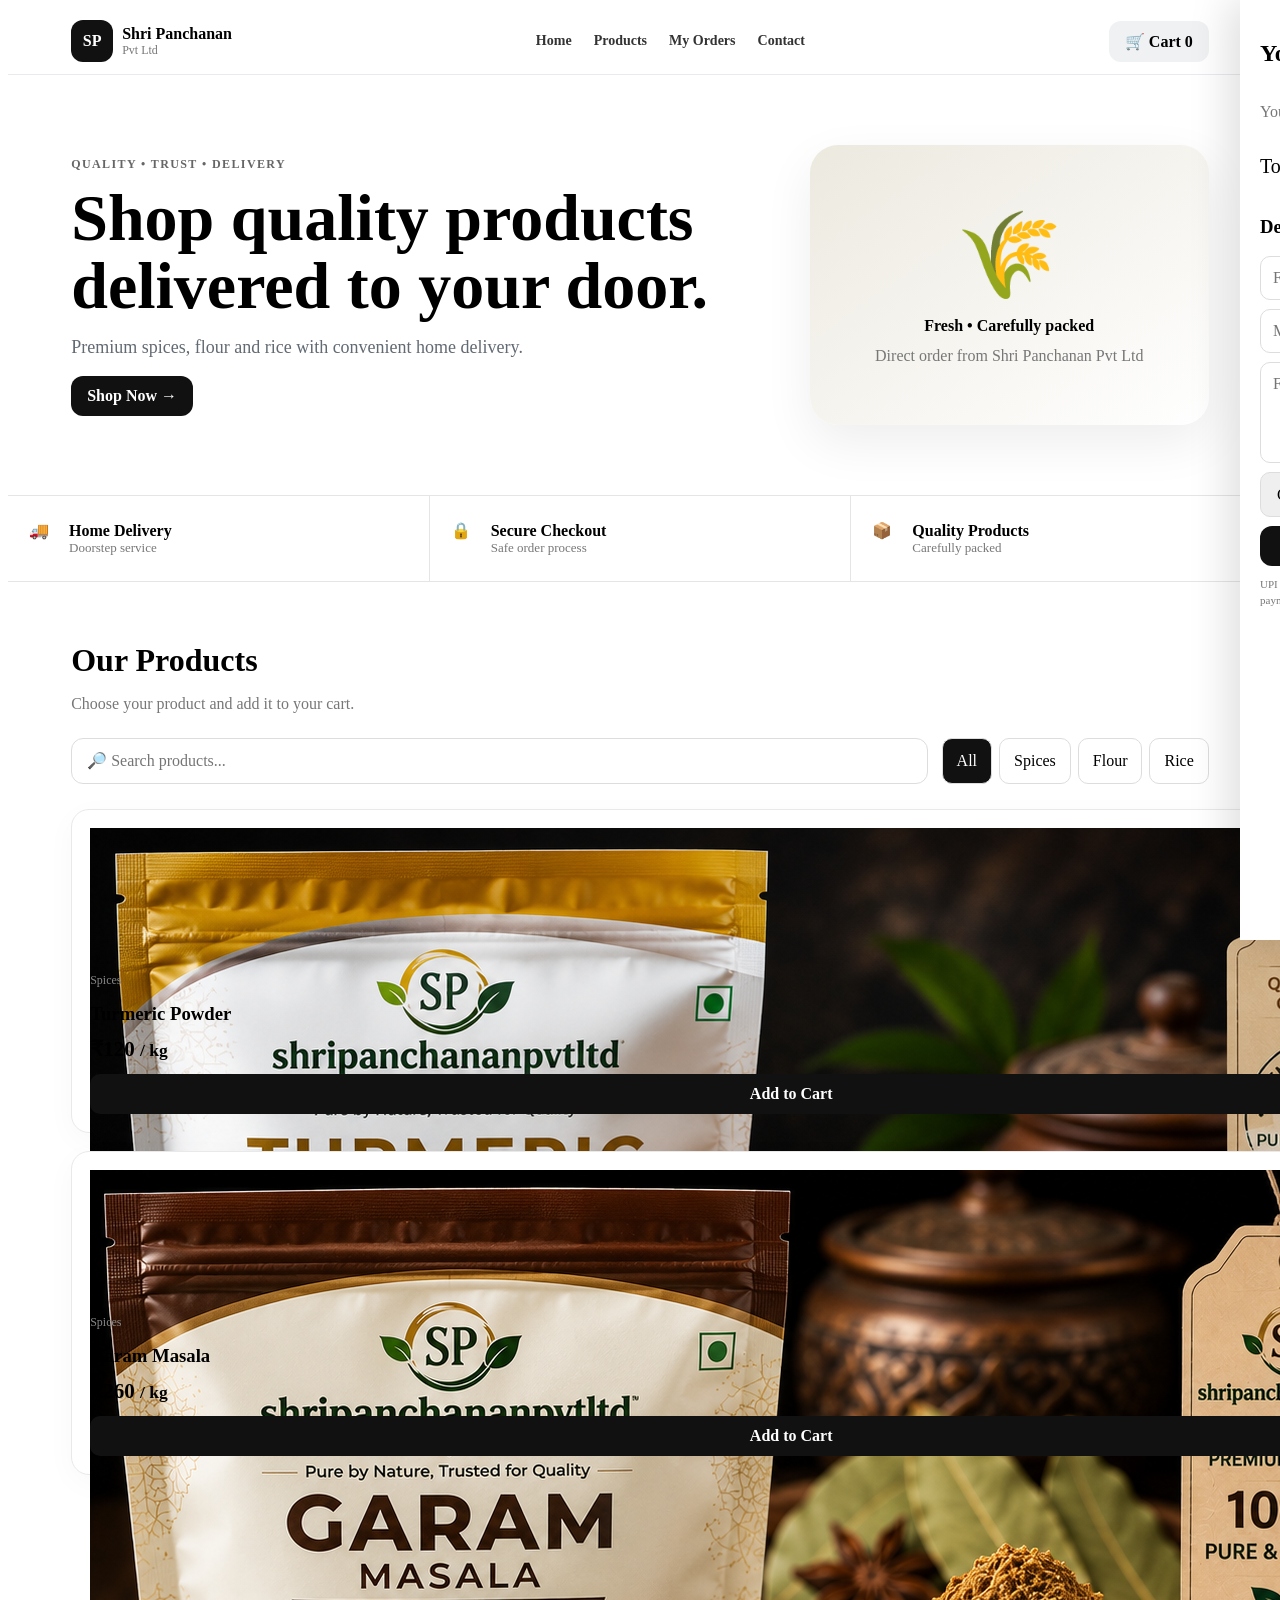
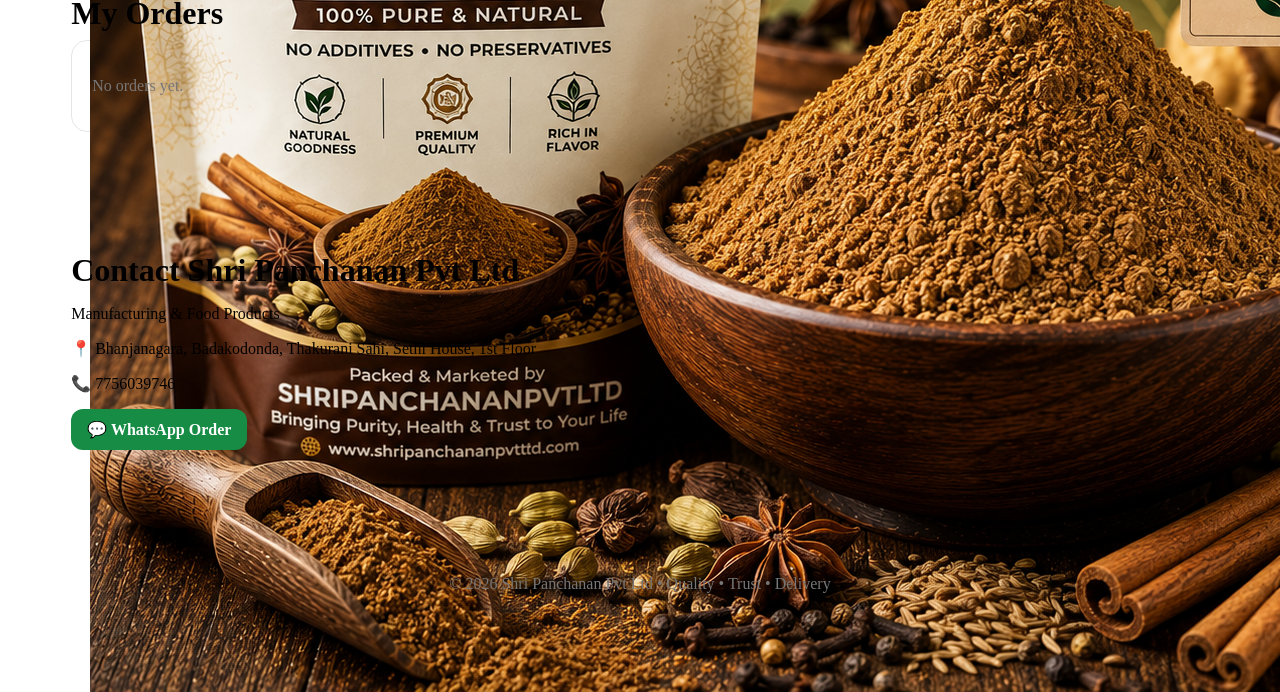
==== index.html @ b3346564 "Fix duplicate manifest link and update apple-touch-icon" ====
<!doctype html>
<html lang="en">
<head><link rel="stylesheet" href="style.css">
  <link rel="manifest" href="manifest.json">
<meta name="theme-color" content="#111111">
<link rel="apple-touch-icon" href="icon-192.png">
  <link rel="manifest" href="manifest.json">
<meta name="theme-color" content="#111111">
<link rel="apple-touch-icon" href="icons/icon-192.png">
<meta charset="utf-8">
<meta name="viewport" content="width=device-width,initial-scale=1">
<title>Shri Panchanan Pvt Ltd | V4</title>
<meta name="description" content="Shri Panchanan Pvt Ltd - Spices, flour and rice.">
<meta name="theme-color" content="#111111">
<link rel="manifest" href="manifest.json">
<link rel="apple-touch-icon" href="icons/icon-192.png">
<link rel="stylesheet" href="style.css">
</head>
<body>
<header class="top">
  <div class="brand"><span class="logo">SP</span><div><b>Shri Panchanan</b><small>Pvt Ltd</small></div></div>
  <nav><a href="#home">Home</a><a href="#products">Products</a><a href="#orders">My Orders</a><a href="#contact">Contact</a></nav>
  <button class="cartBtn" onclick="openCart()">🛒 Cart <span id="cartCount">0</span></button>
</header>

<main>
<section id="home" class="hero">
  <div><span class="pill">QUALITY • TRUST • DELIVERY</span><h1>Shop quality products<br>delivered to your door.</h1>
  <p>Premium spices, flour and rice with convenient home delivery.</p>
  <button class="primary" onclick="document.querySelector('#products').scrollIntoView({behavior:'smooth'})">Shop Now →</button>
  <button id="installBtn" class="primary" style="display:none;margin-top:10px">📲 Install App</button></div>
  <div class="heroCard"><div class="heroEmoji">🌾</div><b>Fresh • Carefully packed</b><span>Direct order from Shri Panchanan Pvt Ltd</span></div>
</section>

<section class="features"><div>🚚<b>Home Delivery</b><span>Doorstep service</span></div><div>🔒<b>Secure Checkout</b><span>Safe order process</span></div><div>📦<b>Quality Products</b><span>Carefully packed</span></div></section>

<section id="products" class="section">
<h2>Our Products</h2><p class="muted">Choose your product and add it to your cart.</p>
<div class="tools"><input id="search" placeholder="🔎 Search products..." oninput="renderProducts()"><div class="chips"><button class="active" onclick="setCat('All',this)">All</button><button onclick="setCat('Spices',this)">Spices</button><button onclick="setCat('Flour',this)">Flour</button><button onclick="setCat('Rice',this)">Rice</button></div></div>
<div id="productGrid" class="grid"></div>
</section>

<section id="orders" class="section">
<h2>My Orders</h2><div id="ordersBox" class="ordersBox">No orders yet.</div>
</section>

<section id="contact" class="section contact">
<h2>Contact Shri Panchanan Pvt Ltd</h2><p>Manufacturing & Food Products</p><p>📍 Bhanjanagara, Badakodonda, Thakurani Sahi, Sethi House, 1st Floor</p><p>📞 7756039746</p>
<a class="wa" href="https://wa.me/917756039746" target="_blank">💬 WhatsApp Order</a>
</section>
</main>

<div id="overlay" class="overlay" onclick="closeCart()"></div>
<aside id="cart" class="cart">
<div class="cartHead"><h2>Your Cart</h2><button onclick="closeCart()">×</button></div>
<div id="cartItems"></div>
<div class="total"><span>Total</span><b id="cartTotal">₹0</b></div>
<div class="checkout"><h3>Delivery details</h3><input id="name" placeholder="Full name"><input id="phone" placeholder="Mobile number" inputmode="numeric"><textarea id="address" placeholder="Full delivery address"></textarea>
<select id="payment"><option>Cash on Delivery</option><option>UPI (payment preference)</option></select>
<button class="primary full" onclick="placeOrder()">Place Order</button>
<p class="tiny">UPI is recorded as a preference. Connect a verified payment gateway before accepting live online payments.</p>
</div>
</aside>

<footer>© 2026 Shri Panchanan Pvt Ltd • Quality • Trust • Delivery</footer>

<script src="script.js"></script>
<script>
if ("serviceWorker" in navigator) {
  window.addEventListener("load", function() {
    navigator.serviceWorker.register("./service-worker.js");
  });
}
let deferredPrompt = null;
window.addEventListener("beforeinstallprompt", function(e) {
  e.preventDefault();
  deferredPrompt = e;
  const btn = document.getElementById("installBtn");
  if (btn) btn.style.display = "inline-block";
});
document.addEventListener("click", async function(e) {
  if (e.target && e.target.id === "installBtn" && deferredPrompt) {
    deferredPrompt.prompt();
    await deferredPrompt.userChoice;
    deferredPrompt = null;
    e.target.style.display = "none";
  }
});
</script><script src="script.js"></script>
  <script>
if ("serviceWorker" in navigator) {
  window.addEventListener("load", function () {
    navigator.serviceWorker.register("./sw.js")
      .then(function () {
        console.log("PWA service worker registered");
      })
      .catch(function (error) {
        console.log("PWA registration failed:", error);
      });
  });
}
  </script>
<script src="script.js"></script></body>
</html>
---- style.css ----
box-sizing:border-box}body{margin:0;font-family:Inter,Arial,sans-serif;background:#f7f8fa;color:#17202a}button,input,textarea,select{font:inherit}button{cursor:pointer;border:0}.top{position:sticky;top:0;z-index:10;background:#fff;border-bottom:1px solid #e8eaed;display:flex;align-items:center;justify-content:space-between;padding:12px 5%;gap:18px}.brand{display:flex;align-items:center;gap:9px}.logo{display:grid;place-items:center;width:42px;height:42px;border-radius:12px;background:#111;color:#fff;font-weight:800}.brand small,.brand b{display:block}.brand small{color:#777;font-size:12px}nav{display:flex;gap:22px}nav a{text-decoration:none;color:#333;font-weight:600;font-size:14px}.cartBtn,.primary,.wa{border-radius:12px;padding:11px 16px;font-weight:800}.cartBtn{background:#f0f1f3}.primary{background:#111;color:#fff}.hero{max-width:1150px;margin:auto;padding:70px 5%;display:grid;grid-template-columns:1.4fr .8fr;gap:40px;align-items:center}.pill{font-size:12px;font-weight:800;letter-spacing:1.4px;color:#666}.hero h1{font-size:clamp(38px,6vw,66px);line-height:1.03;margin:12px 0}.hero p{font-size:18px;color:#626a73;max-width:600px}.heroCard{min-height:280px;border-radius:28px;background:linear-gradient(145deg,#ece9df,#fff);display:flex;flex-direction:column;align-items:center;justify-content:center;gap:12px;box-shadow:0 18px 50px #00000012}.heroCard span{color:#777}.heroEmoji{font-size:85px}.features{display:grid;grid-template-columns:repeat(3,1fr);gap:1px;background:#e5e5e5;border-block:1px solid #e5e5e5}.features div{background:#fff;padding:25px 5%;display:grid;grid-template-columns:40px 1fr;align-items:center}.features span{grid-column:2;color:#777;font-size:13px}.section{max-width:1150px;margin:auto;padding:60px 5%}.section h2{font-size:32px;margin:0 0 8px}.muted{color:#777}.tools{display:flex;gap:14px;flex-wrap:wrap;margin:25px 0}.tools input{flex:1;min-width:220px;border:1px solid #ddd;border-radius:12px;padding:13px 15px;background:#fff}.chips{display:flex;gap:7px}.chips button{background:#fff;border:1px solid #ddd;border-radius:10px;padding:10px 14px}.chips button.active{background:#111;color:#fff}.grid{display:grid;grid-template-columns:repeat(3,1fr);gap:18px}.product{background:#fff;border:1px solid #e9e9e9;border-radius:18px;padding:18px;box-shadow:0 8px 30px #00000008}.product .pic{height:145px;border-radius:14px;background:#f2f0e9;display:grid;place-items:center;font-size:65px}.product h3{margin:15px 0 5px}.product .cat{font-size:12px;color:#888}.price{font-size:21px;font-weight:900;margin:12px 0}.add{width:100%;background:#111;color:#fff;padding:11px;border-radius:10px;font-weight:800}.ordersBox{background:#fff;border:1px solid #e5e5e5;border-radius:16px;padding:20px}.order{border-bottom:1px solid #eee;padding:14px 0}.order:last-child{border:0}.contact{background:#fff;border-radius:20px;margin-bottom:40px}.wa{display:inline-block;background:#168c45;color:#fff;text-decoration:none}footer{text-align:center;padding:25px;color:#777}.overlay{display:none;position:fixed;inset:0;background:#0008;z-index:19}.cart{position:fixed;right:-440px;top:0;width:min(440px,100%);height:100%;background:#fff;z-index:20;padding:20px;overflow:auto;transition:.25s;box-shadow:-10px 0 40px #0002}.cart.open{right:0}.overlay.open{display:block}.cartHead{display:flex;justify-content:space-between;align-items:center}.cartHead button{background:#eee;border-radius:50%;width:35px;height:35px;font-size:24px}.cartItem{display:grid;grid-template-columns:55px 1fr auto;gap:12px;align-items:center;border-bottom:1px solid #eee;padding:14px 0}.thumb{width:55px;height:55px;border-radius:10px;background:#f2f0e9;display:grid;place-items:center;font-size:25px}.qty{display:flex;gap:7px;align-items:center;margin-top:6px}.qty button{width:28px;height:28px;border-radius:7px;background:#eee}.total{display:flex;justify-content:space-between;font-size:20px;padding:18px 0}.checkout input,.checkout textarea,.checkout select{display:block;width:100%;padding:12px;margin:9px 0;border:1px solid #ddd;border-radius:10px}.checkout textarea{min-height:75px;resize:vertical}.full{width:100%}.tiny{font-size:11px;color:#777;line-height:1.4}@media(max-width:800px){nav{display:none}.hero{grid-template-columns:1fr;padding-top:45px}.grid{grid-template-columns:repeat(2,1fr)}.features{grid-template-columns:1fr}.features div{padding:18px 8%}}@media(max-width:520px){.grid{grid-template-columns:1fr}.top{padding:10px 3%}.hero{padding-inline:4%}.section{padding-inline:4%}}
---- style.css ----
box-sizing:border-box}body{margin:0;font-family:Inter,Arial,sans-serif;background:#f7f8fa;color:#17202a}button,input,textarea,select{font:inherit}button{cursor:pointer;border:0}.top{position:sticky;top:0;z-index:10;background:#fff;border-bottom:1px solid #e8eaed;display:flex;align-items:center;justify-content:space-between;padding:12px 5%;gap:18px}.brand{display:flex;align-items:center;gap:9px}.logo{display:grid;place-items:center;width:42px;height:42px;border-radius:12px;background:#111;color:#fff;font-weight:800}.brand small,.brand b{display:block}.brand small{color:#777;font-size:12px}nav{display:flex;gap:22px}nav a{text-decoration:none;color:#333;font-weight:600;font-size:14px}.cartBtn,.primary,.wa{border-radius:12px;padding:11px 16px;font-weight:800}.cartBtn{background:#f0f1f3}.primary{background:#111;color:#fff}.hero{max-width:1150px;margin:auto;padding:70px 5%;display:grid;grid-template-columns:1.4fr .8fr;gap:40px;align-items:center}.pill{font-size:12px;font-weight:800;letter-spacing:1.4px;color:#666}.hero h1{font-size:clamp(38px,6vw,66px);line-height:1.03;margin:12px 0}.hero p{font-size:18px;color:#626a73;max-width:600px}.heroCard{min-height:280px;border-radius:28px;background:linear-gradient(145deg,#ece9df,#fff);display:flex;flex-direction:column;align-items:center;justify-content:center;gap:12px;box-shadow:0 18px 50px #00000012}.heroCard span{color:#777}.heroEmoji{font-size:85px}.features{display:grid;grid-template-columns:repeat(3,1fr);gap:1px;background:#e5e5e5;border-block:1px solid #e5e5e5}.features div{background:#fff;padding:25px 5%;display:grid;grid-template-columns:40px 1fr;align-items:center}.features span{grid-column:2;color:#777;font-size:13px}.section{max-width:1150px;margin:auto;padding:60px 5%}.section h2{font-size:32px;margin:0 0 8px}.muted{color:#777}.tools{display:flex;gap:14px;flex-wrap:wrap;margin:25px 0}.tools input{flex:1;min-width:220px;border:1px solid #ddd;border-radius:12px;padding:13px 15px;background:#fff}.chips{display:flex;gap:7px}.chips button{background:#fff;border:1px solid #ddd;border-radius:10px;padding:10px 14px}.chips button.active{background:#111;color:#fff}.grid{display:grid;grid-template-columns:repeat(3,1fr);gap:18px}.product{background:#fff;border:1px solid #e9e9e9;border-radius:18px;padding:18px;box-shadow:0 8px 30px #00000008}.product .pic{height:145px;border-radius:14px;background:#f2f0e9;display:grid;place-items:center;font-size:65px}.product h3{margin:15px 0 5px}.product .cat{font-size:12px;color:#888}.price{font-size:21px;font-weight:900;margin:12px 0}.add{width:100%;background:#111;color:#fff;padding:11px;border-radius:10px;font-weight:800}.ordersBox{background:#fff;border:1px solid #e5e5e5;border-radius:16px;padding:20px}.order{border-bottom:1px solid #eee;padding:14px 0}.order:last-child{border:0}.contact{background:#fff;border-radius:20px;margin-bottom:40px}.wa{display:inline-block;background:#168c45;color:#fff;text-decoration:none}footer{text-align:center;padding:25px;color:#777}.overlay{display:none;position:fixed;inset:0;background:#0008;z-index:19}.cart{position:fixed;right:-440px;top:0;width:min(440px,100%);height:100%;background:#fff;z-index:20;padding:20px;overflow:auto;transition:.25s;box-shadow:-10px 0 40px #0002}.cart.open{right:0}.overlay.open{display:block}.cartHead{display:flex;justify-content:space-between;align-items:center}.cartHead button{background:#eee;border-radius:50%;width:35px;height:35px;font-size:24px}.cartItem{display:grid;grid-template-columns:55px 1fr auto;gap:12px;align-items:center;border-bottom:1px solid #eee;padding:14px 0}.thumb{width:55px;height:55px;border-radius:10px;background:#f2f0e9;display:grid;place-items:center;font-size:25px}.qty{display:flex;gap:7px;align-items:center;margin-top:6px}.qty button{width:28px;height:28px;border-radius:7px;background:#eee}.total{display:flex;justify-content:space-between;font-size:20px;padding:18px 0}.checkout input,.checkout textarea,.checkout select{display:block;width:100%;padding:12px;margin:9px 0;border:1px solid #ddd;border-radius:10px}.checkout textarea{min-height:75px;resize:vertical}.full{width:100%}.tiny{font-size:11px;color:#777;line-height:1.4}@media(max-width:800px){nav{display:none}.hero{grid-template-columns:1fr;padding-top:45px}.grid{grid-template-columns:repeat(2,1fr)}.features{grid-template-columns:1fr}.features div{padding:18px 8%}}@media(max-width:520px){.grid{grid-template-columns:1fr}.top{padding:10px 3%}.hero{padding-inline:4%}.section{padding-inline:4%}}
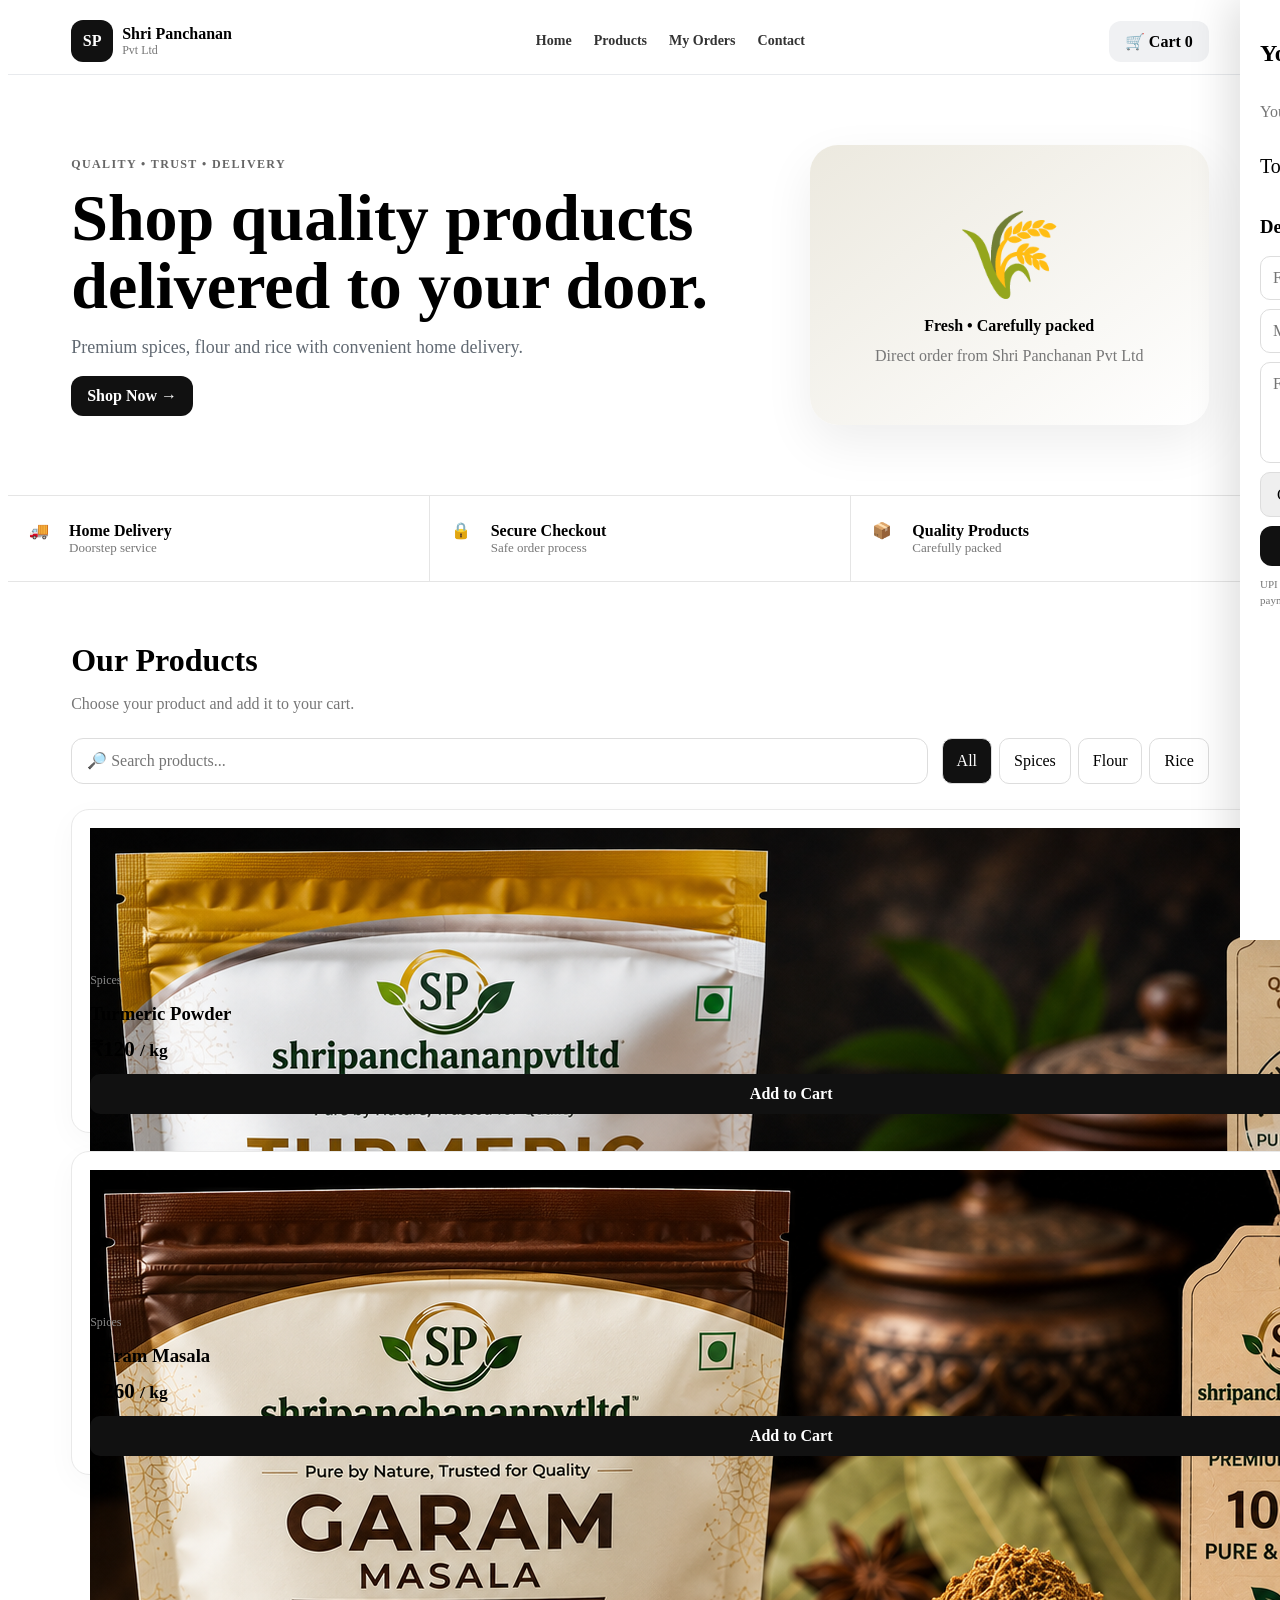
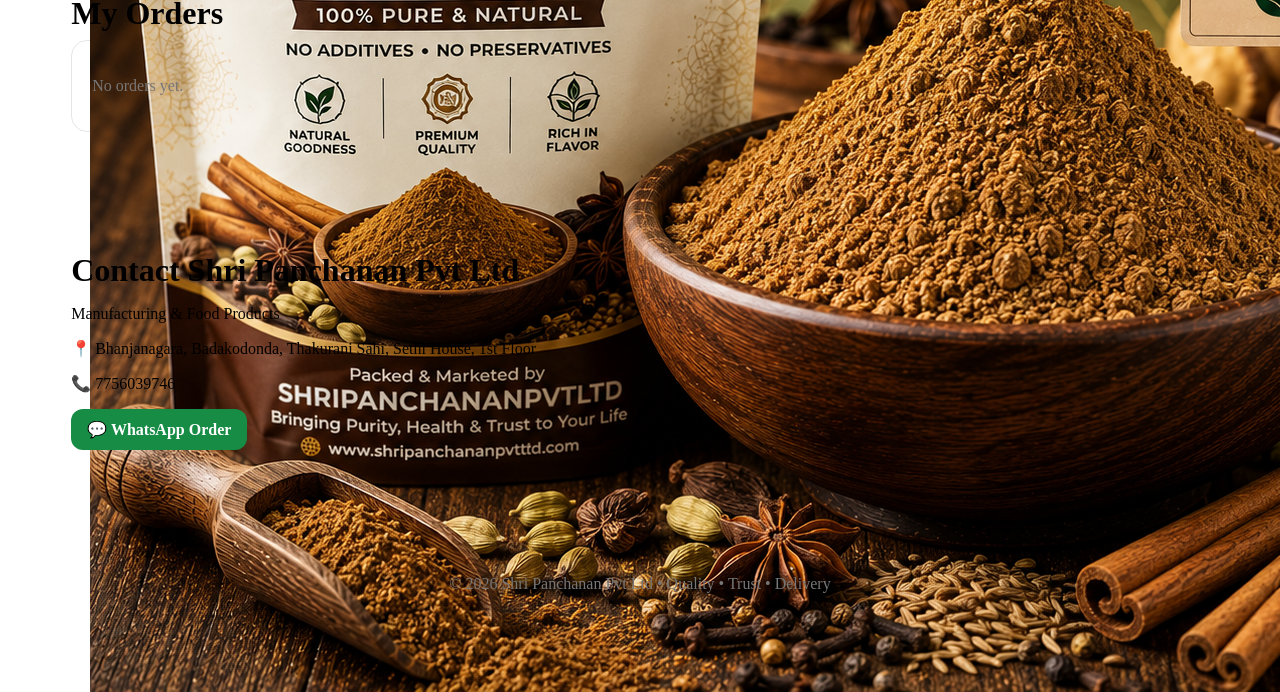
==== commit 4e6132c3: "Implement service worker for PWA Added service worker registration for PWA support." ====
--- a/index.html
+++ b/index.html
@@ -100,5 +100,21 @@
   });
 }
   </script>
-<script src="script.js"></script></body>
+<script src="script.js"></script>
+
+<script>
+if ("serviceWorker" in navigator) {
+  window.addEventListener("load", function () {
+    navigator.serviceWorker.register("./sw.js")
+      .then(function () {
+        console.log("PWA ready");
+      })
+      .catch(function (error) {
+        console.log("PWA error:", error);
+      });
+  });
+}
+</script>
+
+</body>
 </html>
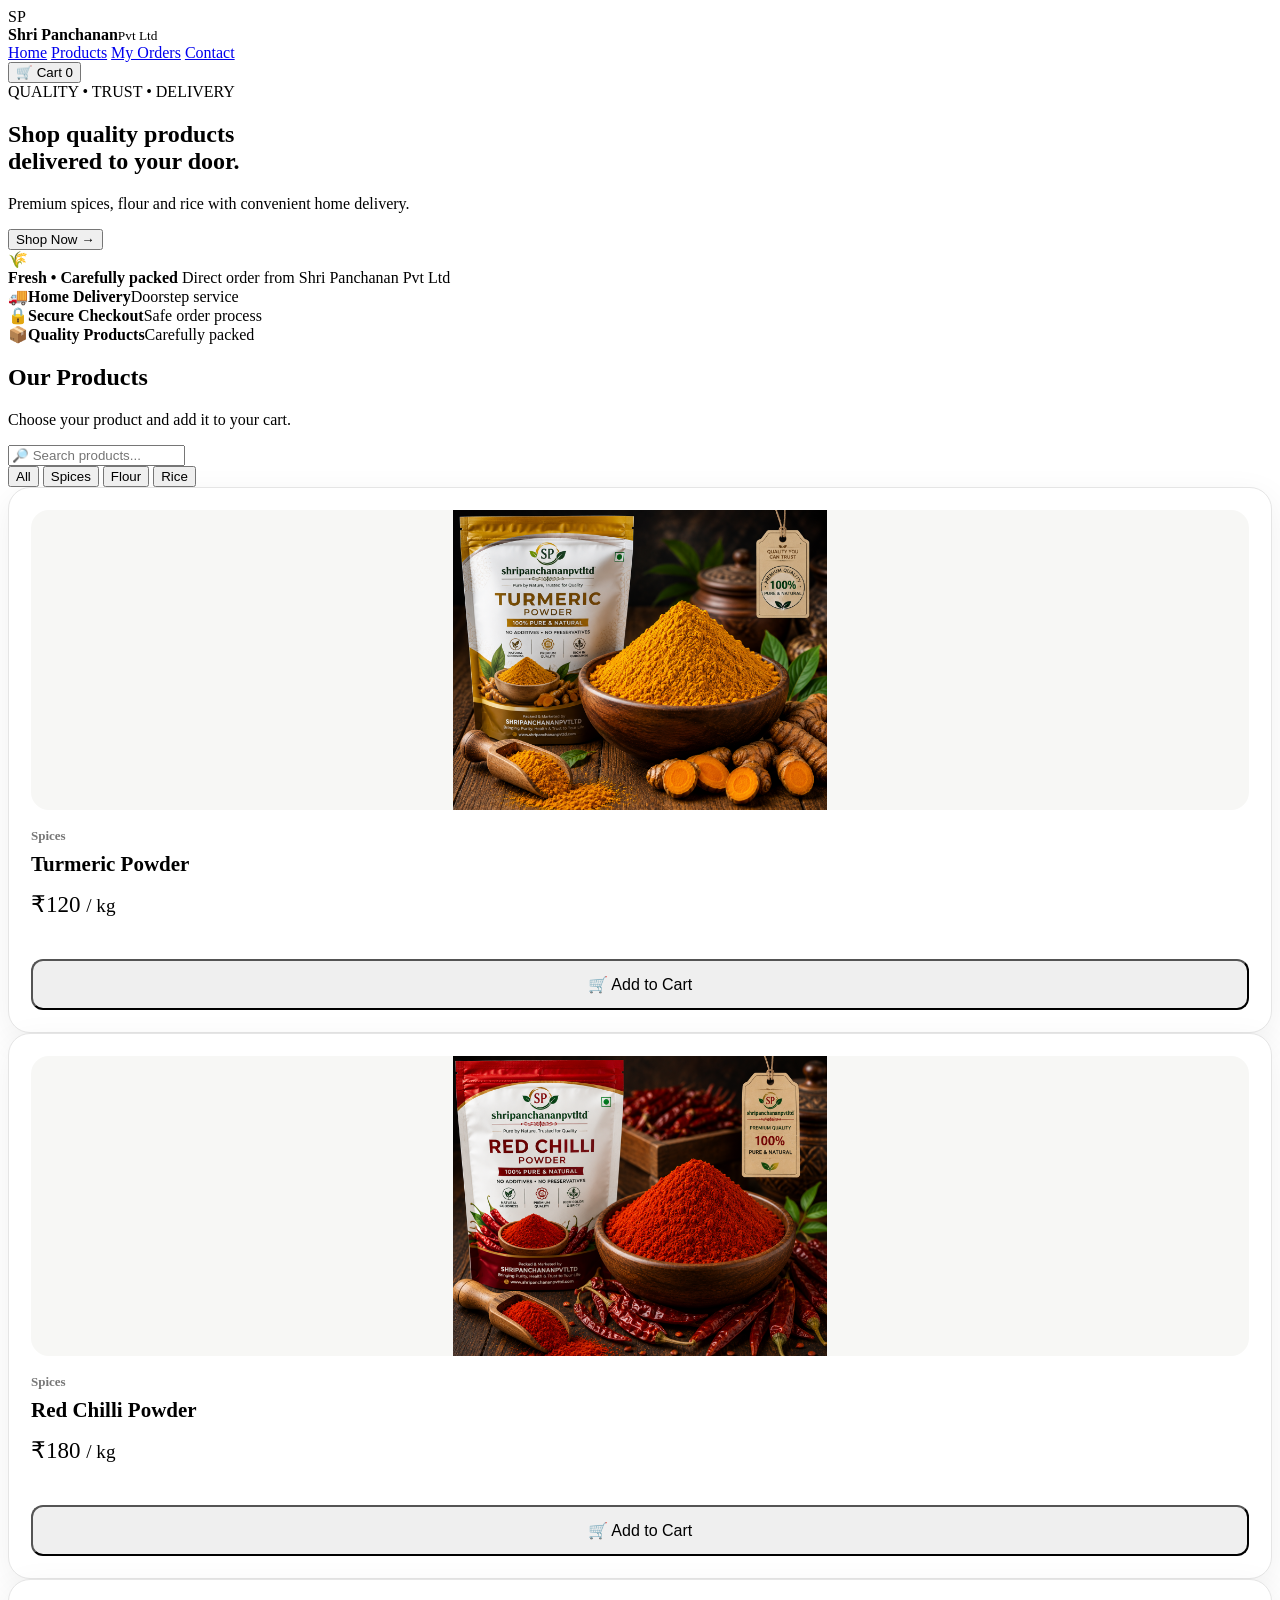
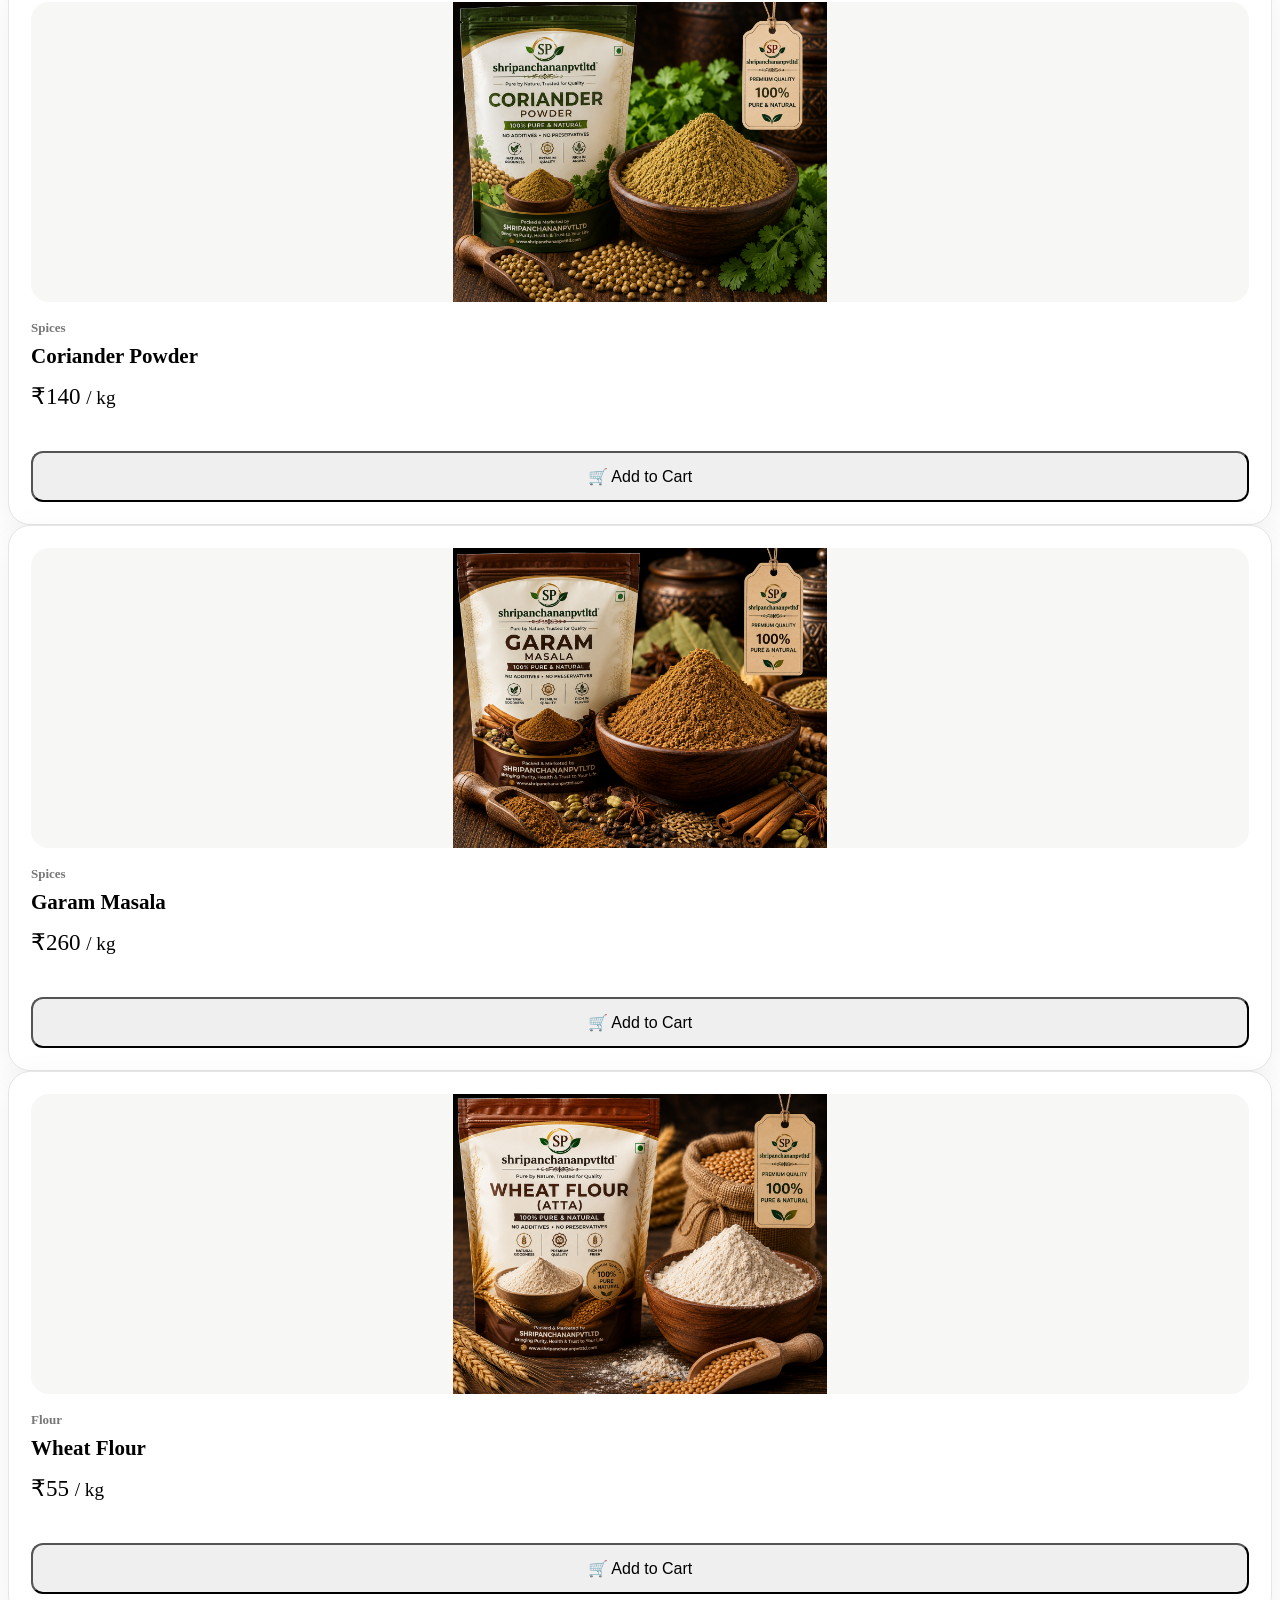
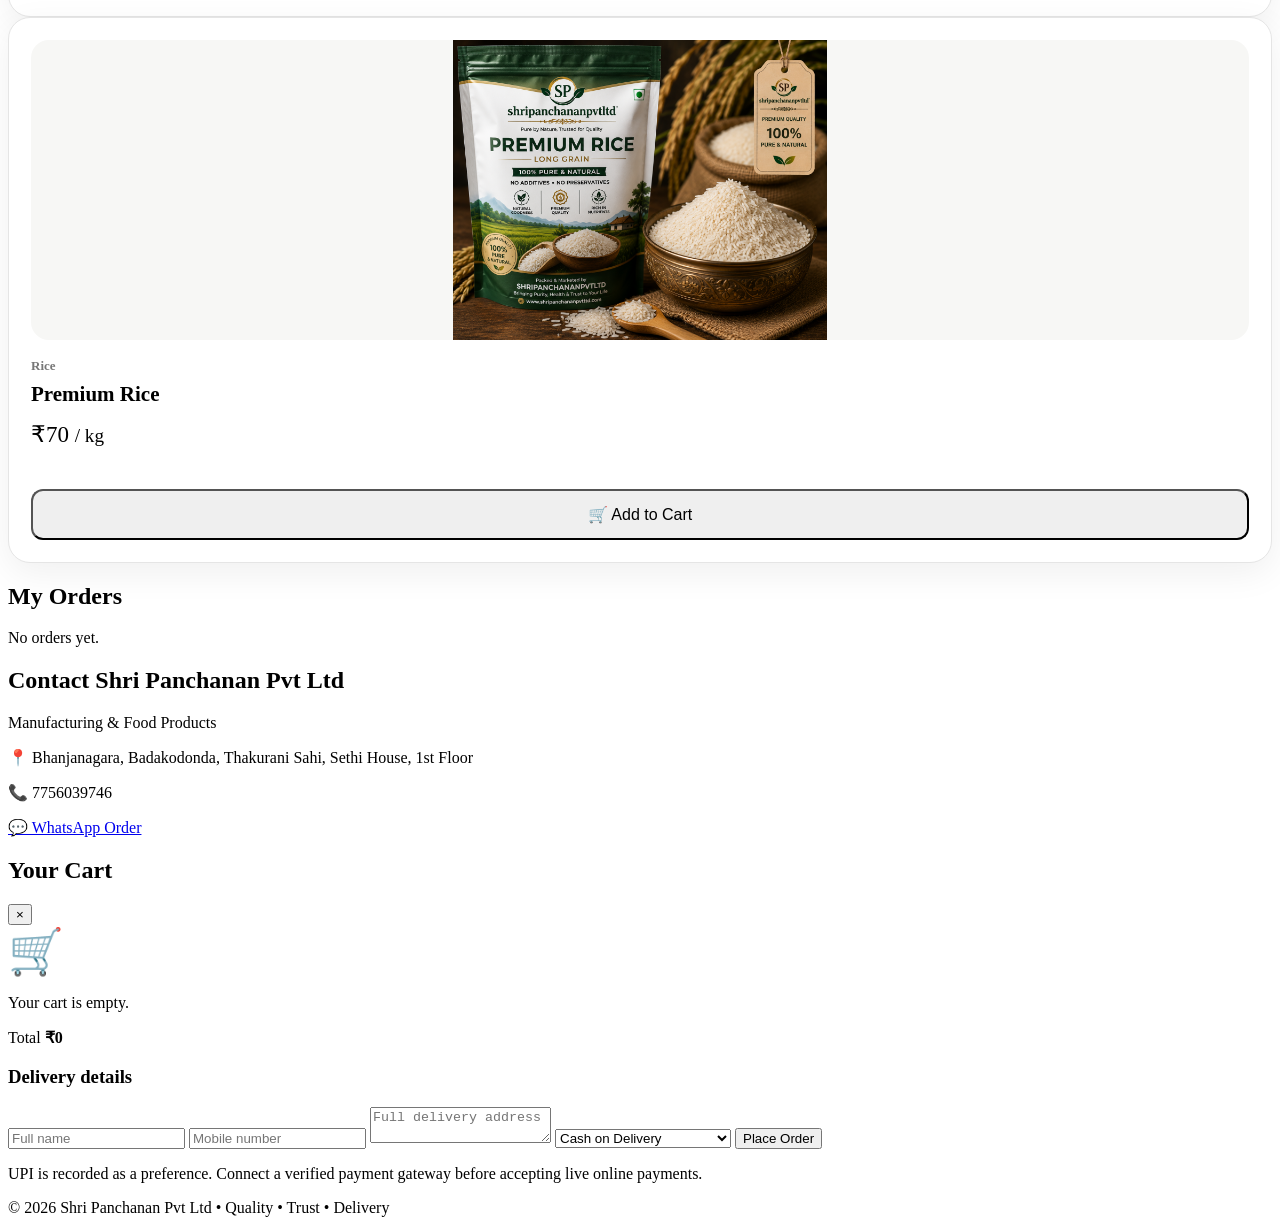
==== commit 4fd8b33b: "Refactor PWA installation logic in index.html" ====
--- a/index.html
+++ b/index.html
@@ -1,117 +1,149 @@
 <!doctype html>
 <html lang="en">
-<head><link rel="stylesheet" href="style.css">
-  <link rel="manifest" href="manifest.json">
-<meta name="theme-color" content="#111111">
-<link rel="apple-touch-icon" href="icon-192.png">
-  <link rel="manifest" href="manifest.json">
-<meta name="theme-color" content="#111111">
-<link rel="apple-touch-icon" href="icons/icon-192.png">
+<head>
 <meta charset="utf-8">
 <meta name="viewport" content="width=device-width,initial-scale=1">
 <title>Shri Panchanan Pvt Ltd | V4</title>
 <meta name="description" content="Shri Panchanan Pvt Ltd - Spices, flour and rice.">
 <meta name="theme-color" content="#111111">
 <link rel="manifest" href="manifest.json">
-<link rel="apple-touch-icon" href="icons/icon-192.png">
+<link rel="apple-touch-icon" href="icon-192.png">
 <link rel="stylesheet" href="style.css">
 </head>
 <body>
+
 <header class="top">
   <div class="brand"><span class="logo">SP</span><div><b>Shri Panchanan</b><small>Pvt Ltd</small></div></div>
-  <nav><a href="#home">Home</a><a href="#products">Products</a><a href="#orders">My Orders</a><a href="#contact">Contact</a></nav>
+  <nav>
+    <a href="#home">Home</a>
+    <a href="#products">Products</a>
+    <a href="#orders">My Orders</a>
+    <a href="#contact">Contact</a>
+  </nav>
   <button class="cartBtn" onclick="openCart()">🛒 Cart <span id="cartCount">0</span></button>
 </header>
 
 <main>
 <section id="home" class="hero">
-  <div><span class="pill">QUALITY • TRUST • DELIVERY</span><h1>Shop quality products<br>delivered to your door.</h1>
-  <p>Premium spices, flour and rice with convenient home delivery.</p>
-  <button class="primary" onclick="document.querySelector('#products').scrollIntoView({behavior:'smooth'})">Shop Now →</button>
-  <button id="installBtn" class="primary" style="display:none;margin-top:10px">📲 Install App</button></div>
-  <div class="heroCard"><div class="heroEmoji">🌾</div><b>Fresh • Carefully packed</b><span>Direct order from Shri Panchanan Pvt Ltd</span></div>
+  <div>
+    <span class="pill">QUALITY • TRUST • DELIVERY</span>
+    <h1>Shop quality products<br>delivered to your door.</h1>
+    <p>Premium spices, flour and rice with convenient home delivery.</p>
+    <button class="primary" onclick="document.querySelector('#products').scrollIntoView({behavior:'smooth'})">Shop Now →</button>
+    <button id="installBtn" class="primary" style="display:none;margin-top:10px">📲 Install App</button>
+  </div>
+  <div class="heroCard">
+    <div class="heroEmoji">🌾</div>
+    <b>Fresh • Carefully packed</b>
+    <span>Direct order from Shri Panchanan Pvt Ltd</span>
+  </div>
 </section>
 
-<section class="features"><div>🚚<b>Home Delivery</b><span>Doorstep service</span></div><div>🔒<b>Secure Checkout</b><span>Safe order process</span></div><div>📦<b>Quality Products</b><span>Carefully packed</span></div></section>
+<section class="features">
+  <div>🚚<b>Home Delivery</b><span>Doorstep service</span></div>
+  <div>🔒<b>Secure Checkout</b><span>Safe order process</span></div>
+  <div>📦<b>Quality Products</b><span>Carefully packed</span></div>
+</section>
 
 <section id="products" class="section">
-<h2>Our Products</h2><p class="muted">Choose your product and add it to your cart.</p>
-<div class="tools"><input id="search" placeholder="🔎 Search products..." oninput="renderProducts()"><div class="chips"><button class="active" onclick="setCat('All',this)">All</button><button onclick="setCat('Spices',this)">Spices</button><button onclick="setCat('Flour',this)">Flour</button><button onclick="setCat('Rice',this)">Rice</button></div></div>
-<div id="productGrid" class="grid"></div>
+  <h2>Our Products</h2>
+  <p class="muted">Choose your product and add it to your cart.</p>
+  <div class="tools">
+    <input id="search" placeholder="🔎 Search products...">
+    <div class="chips">
+      <button class="active" onclick="setCat('All',this)">All</button>
+      <button onclick="setCat('Spices',this)">Spices</button>
+      <button onclick="setCat('Flour',this)">Flour</button>
+      <button onclick="setCat('Rice',this)">Rice</button>
+    </div>
+  </div>
+  <div id="productGrid" class="grid"></div>
 </section>
 
 <section id="orders" class="section">
-<h2>My Orders</h2><div id="ordersBox" class="ordersBox">No orders yet.</div>
+  <h2>My Orders</h2>
+  <div id="ordersBox" class="ordersBox">No orders yet.</div>
 </section>
 
 <section id="contact" class="section contact">
-<h2>Contact Shri Panchanan Pvt Ltd</h2><p>Manufacturing & Food Products</p><p>📍 Bhanjanagara, Badakodonda, Thakurani Sahi, Sethi House, 1st Floor</p><p>📞 7756039746</p>
-<a class="wa" href="https://wa.me/917756039746" target="_blank">💬 WhatsApp Order</a>
+  <h2>Contact Shri Panchanan Pvt Ltd</h2>
+  <p>Manufacturing & Food Products</p>
+  <p>📍 Bhanjanagara, Badakodonda, Thakurani Sahi, Sethi House, 1st Floor</p>
+  <p>📞 7756039746</p>
+  <a class="wa" href="https://wa.me/917756039746" target="_blank" rel="noopener">💬 WhatsApp Order</a>
 </section>
 </main>
 
 <div id="overlay" class="overlay" onclick="closeCart()"></div>
+
 <aside id="cart" class="cart">
-<div class="cartHead"><h2>Your Cart</h2><button onclick="closeCart()">×</button></div>
-<div id="cartItems"></div>
-<div class="total"><span>Total</span><b id="cartTotal">₹0</b></div>
-<div class="checkout"><h3>Delivery details</h3><input id="name" placeholder="Full name"><input id="phone" placeholder="Mobile number" inputmode="numeric"><textarea id="address" placeholder="Full delivery address"></textarea>
-<select id="payment"><option>Cash on Delivery</option><option>UPI (payment preference)</option></select>
-<button class="primary full" onclick="placeOrder()">Place Order</button>
-<p class="tiny">UPI is recorded as a preference. Connect a verified payment gateway before accepting live online payments.</p>
-</div>
+  <div class="cartHead">
+    <h2>Your Cart</h2>
+    <button onclick="closeCart()">×</button>
+  </div>
+
+  <div id="cartItems"></div>
+
+  <div class="total">
+    <span>Total</span>
+    <b id="cartTotal">₹0</b>
+  </div>
+
+  <div class="checkout">
+    <h3>Delivery details</h3>
+    <input id="name" placeholder="Full name">
+    <input id="phone" type="tel" pattern="[6-9]\d{9}" placeholder="Mobile number" required>
+    <textarea id="address" placeholder="Full delivery address"></textarea>
+    <select id="payment">
+      <option>Cash on Delivery</option>
+      <option>UPI (payment preference)</option>
+    </select>
+    <button class="primary full" onclick="placeOrder()">Place Order</button>
+    <p class="tiny">UPI is recorded as a preference. Connect a verified payment gateway before accepting live online payments.</p>
+  </div>
 </aside>
 
 <footer>© 2026 Shri Panchanan Pvt Ltd • Quality • Trust • Delivery</footer>
 
-<script src="script.js"></script>
-<script>
-if ("serviceWorker" in navigator) {
-  window.addEventListener("load", function() {
-    navigator.serviceWorker.register("./service-worker.js");
-  });
-}
-let deferredPrompt = null;
-window.addEventListener("beforeinstallprompt", function(e) {
-  e.preventDefault();
-  deferredPrompt = e;
-  const btn = document.getElementById("installBtn");
-  if (btn) btn.style.display = "inline-block";
-});
-document.addEventListener("click", async function(e) {
-  if (e.target && e.target.id === "installBtn" && deferredPrompt) {
-    deferredPrompt.prompt();
-    await deferredPrompt.userChoice;
-    deferredPrompt = null;
-    e.target.style.display = "none";
-  }
-});
-</script><script src="script.js"></script>
-  <script>
-if ("serviceWorker" in navigator) {
-  window.addEventListener("load", function () {
-    navigator.serviceWorker.register("./sw.js")
-      .then(function () {
-        console.log("PWA service worker registered");
-      })
-      .catch(function (error) {
-        console.log("PWA registration failed:", error);
-      });
-  });
-}
-  </script>
+<!-- Load the existing app logic exactly once -->
 <script src="script.js"></script>
 
 <script>
+let deferredPrompt = null;
+
+window.addEventListener("beforeinstallprompt", (e) => {
+  e.preventDefault();
+  deferredPrompt = e;
+
+  const btn = document.getElementById("installBtn");
+
+  if (btn) {
+    btn.style.display = "inline-block";
+
+    btn.onclick = async () => {
+      if (!deferredPrompt) return;
+
+      deferredPrompt.prompt();
+
+      await deferredPrompt.userChoice;
+
+      deferredPrompt = null;
+      btn.style.display = "none";
+    };
+  }
+});
+
+window.addEventListener("appinstalled", () => {
+  const btn = document.getElementById("installBtn");
+
+  if (btn) {
+    btn.style.display = "none";
+  }
+});
+
 if ("serviceWorker" in navigator) {
-  window.addEventListener("load", function () {
-    navigator.serviceWorker.register("./sw.js")
-      .then(function () {
-        console.log("PWA ready");
-      })
-      .catch(function (error) {
-        console.log("PWA error:", error);
-      });
+  window.addEventListener("load", () => {
+    navigator.serviceWorker.register("./sw.js");
   });
 }
 </script>
--- a/style.css
+++ b/style.css
@@ -1 +1,103 @@
-box-sizing:border-box}body{margin:0;font-family:Inter,Arial,sans-serif;background:#f7f8fa;color:#17202a}button,input,textarea,select{font:inherit}button{cursor:pointer;border:0}.top{position:sticky;top:0;z-index:10;background:#fff;border-bottom:1px solid #e8eaed;display:flex;align-items:center;justify-content:space-between;padding:12px 5%;gap:18px}.brand{display:flex;align-items:center;gap:9px}.logo{display:grid;place-items:center;width:42px;height:42px;border-radius:12px;background:#111;color:#fff;font-weight:800}.brand small,.brand b{display:block}.brand small{color:#777;font-size:12px}nav{display:flex;gap:22px}nav a{text-decoration:none;color:#333;font-weight:600;font-size:14px}.cartBtn,.primary,.wa{border-radius:12px;padding:11px 16px;font-weight:800}.cartBtn{background:#f0f1f3}.primary{background:#111;color:#fff}.hero{max-width:1150px;margin:auto;padding:70px 5%;display:grid;grid-template-columns:1.4fr .8fr;gap:40px;align-items:center}.pill{font-size:12px;font-weight:800;letter-spacing:1.4px;color:#666}.hero h1{font-size:clamp(38px,6vw,66px);line-height:1.03;margin:12px 0}.hero p{font-size:18px;color:#626a73;max-width:600px}.heroCard{min-height:280px;border-radius:28px;background:linear-gradient(145deg,#ece9df,#fff);display:flex;flex-direction:column;align-items:center;justify-content:center;gap:12px;box-shadow:0 18px 50px #00000012}.heroCard span{color:#777}.heroEmoji{font-size:85px}.features{display:grid;grid-template-columns:repeat(3,1fr);gap:1px;background:#e5e5e5;border-block:1px solid #e5e5e5}.features div{background:#fff;padding:25px 5%;display:grid;grid-template-columns:40px 1fr;align-items:center}.features span{grid-column:2;color:#777;font-size:13px}.section{max-width:1150px;margin:auto;padding:60px 5%}.section h2{font-size:32px;margin:0 0 8px}.muted{color:#777}.tools{display:flex;gap:14px;flex-wrap:wrap;margin:25px 0}.tools input{flex:1;min-width:220px;border:1px solid #ddd;border-radius:12px;padding:13px 15px;background:#fff}.chips{display:flex;gap:7px}.chips button{background:#fff;border:1px solid #ddd;border-radius:10px;padding:10px 14px}.chips button.active{background:#111;color:#fff}.grid{display:grid;grid-template-columns:repeat(3,1fr);gap:18px}.product{background:#fff;border:1px solid #e9e9e9;border-radius:18px;padding:18px;box-shadow:0 8px 30px #00000008}.product .pic{height:145px;border-radius:14px;background:#f2f0e9;display:grid;place-items:center;font-size:65px}.product h3{margin:15px 0 5px}.product .cat{font-size:12px;color:#888}.price{font-size:21px;font-weight:900;margin:12px 0}.add{width:100%;background:#111;color:#fff;padding:11px;border-radius:10px;font-weight:800}.ordersBox{background:#fff;border:1px solid #e5e5e5;border-radius:16px;padding:20px}.order{border-bottom:1px solid #eee;padding:14px 0}.order:last-child{border:0}.contact{background:#fff;border-radius:20px;margin-bottom:40px}.wa{display:inline-block;background:#168c45;color:#fff;text-decoration:none}footer{text-align:center;padding:25px;color:#777}.overlay{display:none;position:fixed;inset:0;background:#0008;z-index:19}.cart{position:fixed;right:-440px;top:0;width:min(440px,100%);height:100%;background:#fff;z-index:20;padding:20px;overflow:auto;transition:.25s;box-shadow:-10px 0 40px #0002}.cart.open{right:0}.overlay.open{display:block}.cartHead{display:flex;justify-content:space-between;align-items:center}.cartHead button{background:#eee;border-radius:50%;width:35px;height:35px;font-size:24px}.cartItem{display:grid;grid-template-columns:55px 1fr auto;gap:12px;align-items:center;border-bottom:1px solid #eee;padding:14px 0}.thumb{width:55px;height:55px;border-radius:10px;background:#f2f0e9;display:grid;place-items:center;font-size:25px}.qty{display:flex;gap:7px;align-items:center;margin-top:6px}.qty button{width:28px;height:28px;border-radius:7px;background:#eee}.total{display:flex;justify-content:space-between;font-size:20px;padding:18px 0}.checkout input,.checkout textarea,.checkout select{display:block;width:100%;padding:12px;margin:9px 0;border:1px solid #ddd;border-radius:10px}.checkout textarea{min-height:75px;resize:vertical}.full{width:100%}.tiny{font-size:11px;color:#777;line-height:1.4}@media(max-width:800px){nav{display:none}.hero{grid-template-columns:1fr;padding-top:45px}.grid{grid-template-columns:repeat(2,1fr)}.features{grid-template-columns:1fr}.features div{padding:18px 8%}}@media(max-width:520px){.grid{grid-template-columns:1fr}.top{padding:10px 3%}.hero{padding-inline:4%}.section{padding-inline:4%}}
+/* V5 - Large Professional Product Cards */
+
+.grid {
+  grid-template-columns: repeat(3, minmax(0, 1fr));
+  gap: 26px;
+}
+
+.product {
+  min-height: 500px;
+  padding: 22px;
+  border-radius: 22px;
+  background: #fff;
+  border: 1px solid #e5e5e5;
+  box-shadow: 0 10px 35px #00000010;
+  display: flex;
+  flex-direction: column;
+}
+
+.product .pic {
+  height: 300px;
+  width: 100%;
+  border-radius: 18px;
+  background: #f7f7f5;
+  display: flex;
+  align-items: center;
+  justify-content: center;
+  overflow: hidden;
+}
+
+.product .pic .productImg {
+  width: 100%;
+  height: 100%;
+  object-fit: contain;
+  object-position: center;
+  padding: 5px;
+  display: block;
+}
+
+.product .cat {
+  margin-top: 18px;
+  font-size: 13px;
+  font-weight: 700;
+  color: #777;
+}
+
+.product h3 {
+  font-size: 21px;
+  margin: 8px 0 4px;
+}
+
+.product .price {
+  font-size: 23px;
+  margin: 10px 0 16px;
+}
+
+.product .add {
+  margin-top: auto;
+  padding: 14px;
+  font-size: 16px;
+  border-radius: 12px;
+}
+
+/* Tablet */
+@media (max-width: 800px) {
+  .grid {
+    grid-template-columns: repeat(2, minmax(0, 1fr));
+    gap: 18px;
+  }
+
+  .product {
+    min-height: 460px;
+    padding: 18px;
+  }
+
+  .product .pic {
+    height: 270px;
+  }
+}
+
+/* Mobile */
+@media (max-width: 520px) {
+  .grid {
+    grid-template-columns: 1fr;
+    gap: 22px;
+  }
+
+  .product {
+    min-height: 500px;
+    padding: 20px;
+  }
+
+  .product .pic {
+    height: 320px;
+  }
+
+  .product h3 {
+    font-size: 22px;
+  }
+
+  .product .price {
+    font-size: 24px;
+  }
+}
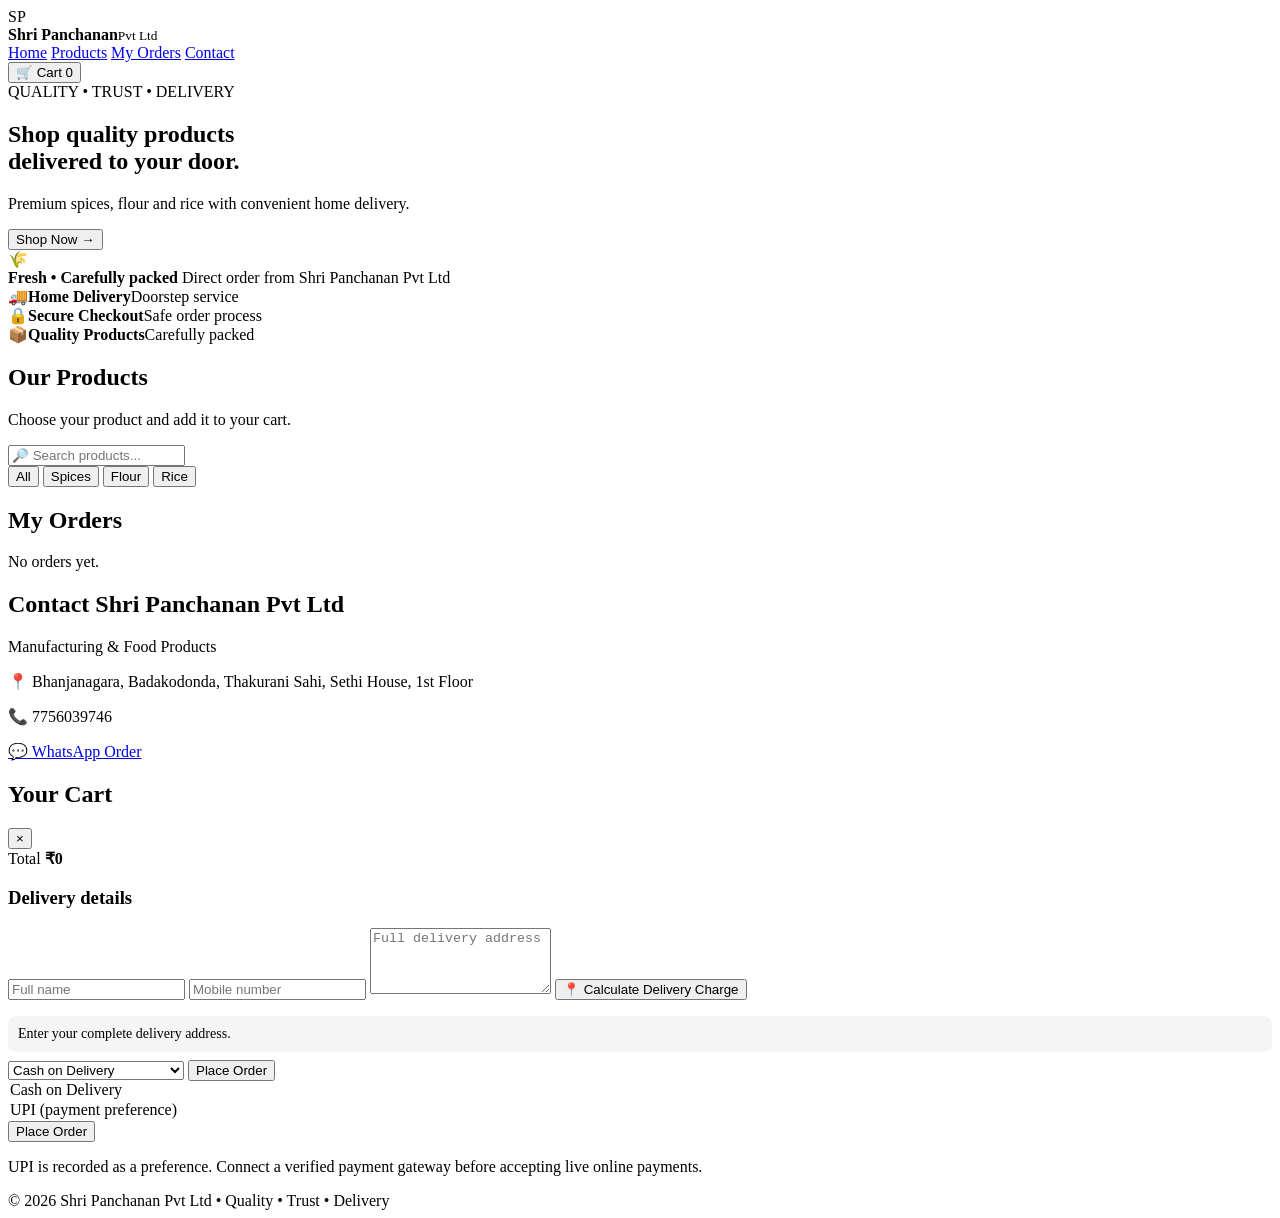
==== commit fd3c695d: "Refactor delivery details section in index.html" ====
--- a/index.html
+++ b/index.html
@@ -92,9 +92,54 @@
   <div class="checkout">
     <h3>Delivery details</h3>
     <input id="name" placeholder="Full name">
-    <input id="phone" type="tel" pattern="[6-9]\d{9}" placeholder="Mobile number" required>
-    <textarea id="address" placeholder="Full delivery address"></textarea>
-    <select id="payment">
+
+<input
+  id="phone"
+  type="tel"
+  pattern="[6-9]\d{9}"
+  placeholder="Mobile number"
+  required
+>
+
+<textarea
+  id="address"
+  placeholder="Full delivery address"
+  rows="4"
+></textarea>
+
+<button
+  type="button"
+  class="primary full"
+  onclick="calculateDelivery()"
+  style="margin:8px 0"
+>
+  📍 Calculate Delivery Charge
+</button>
+
+<div
+  id="deliveryStatus"
+  style="
+    margin:8px 0;
+    padding:10px;
+    border-radius:8px;
+    background:#f5f5f5;
+    font-size:14px;
+  "
+>
+  Enter your complete delivery address.
+</div>
+
+<select id="payment">
+  <option>Cash on Delivery</option>
+  <option>UPI (payment preference)</option>
+</select>
+
+<button
+  class="primary full"
+  onclick="placeOrder()"
+>
+  Place Order
+</button>
       <option>Cash on Delivery</option>
       <option>UPI (payment preference)</option>
     </select>
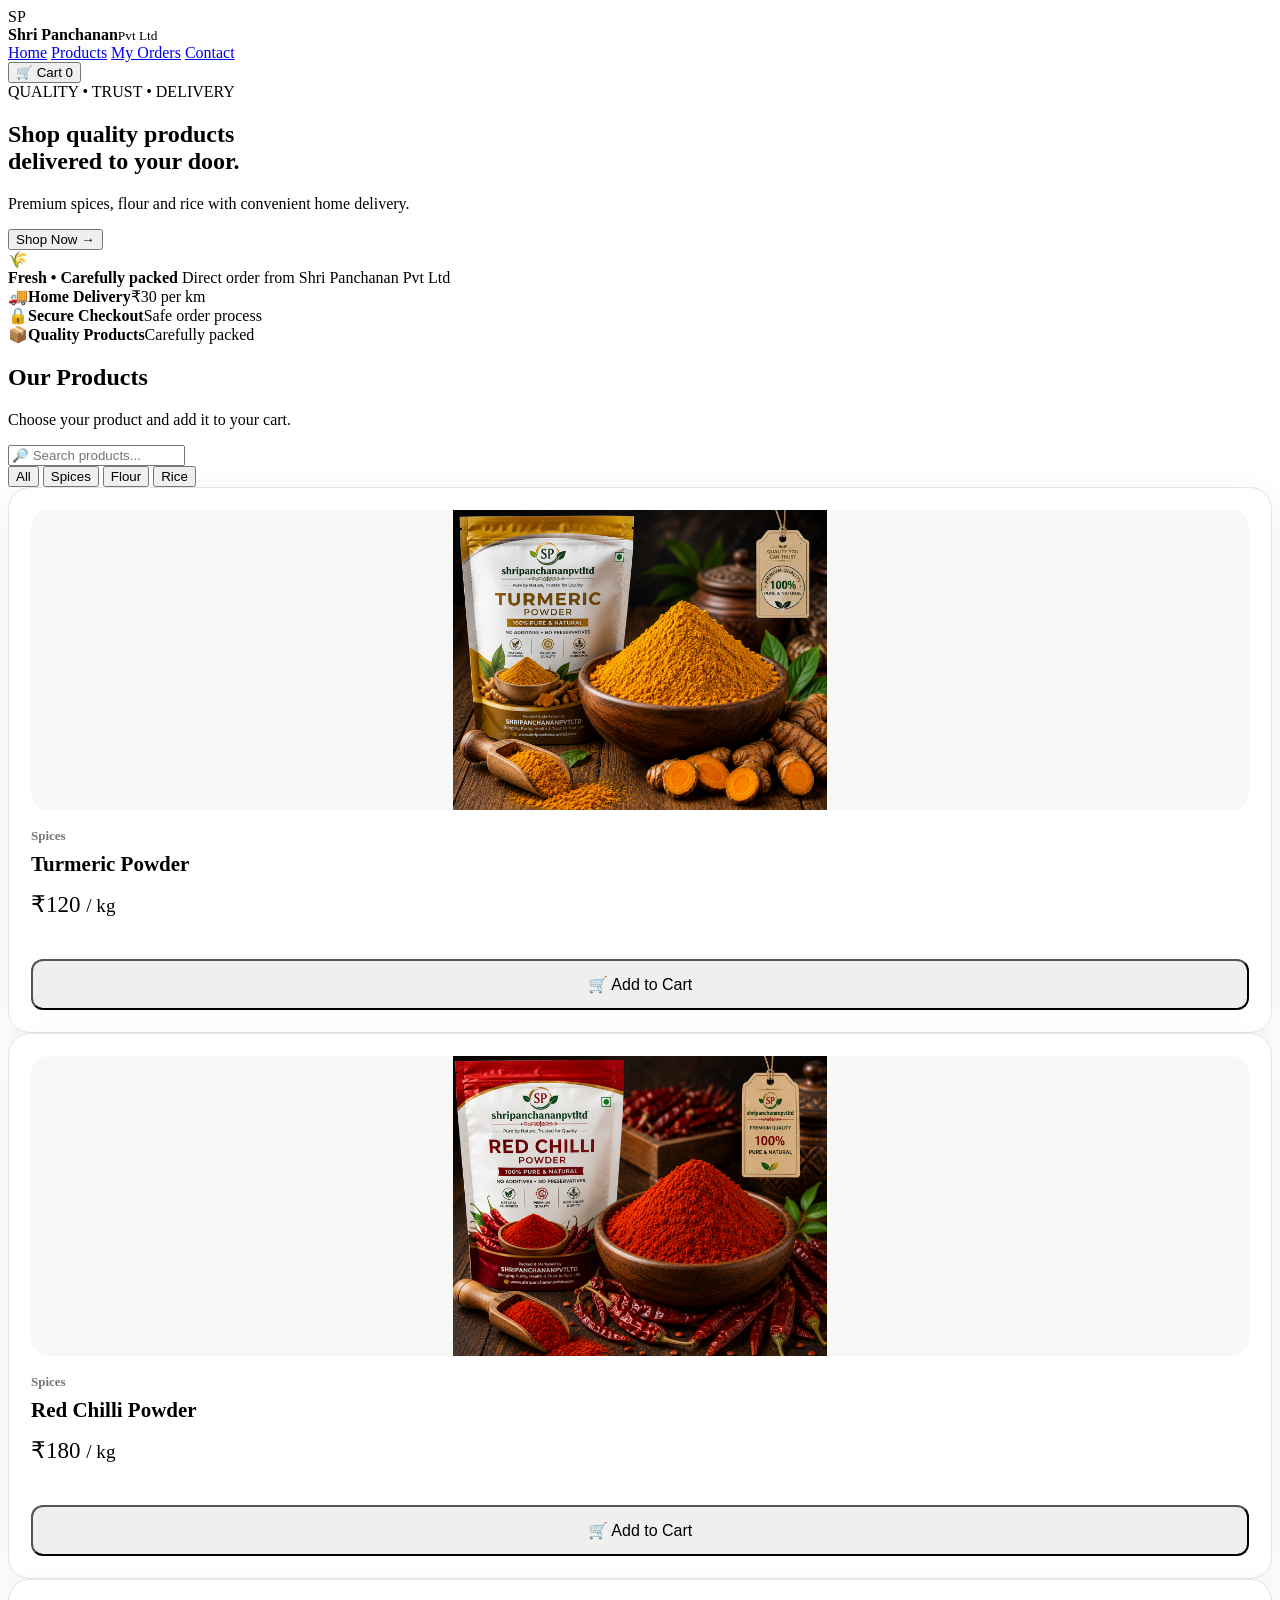
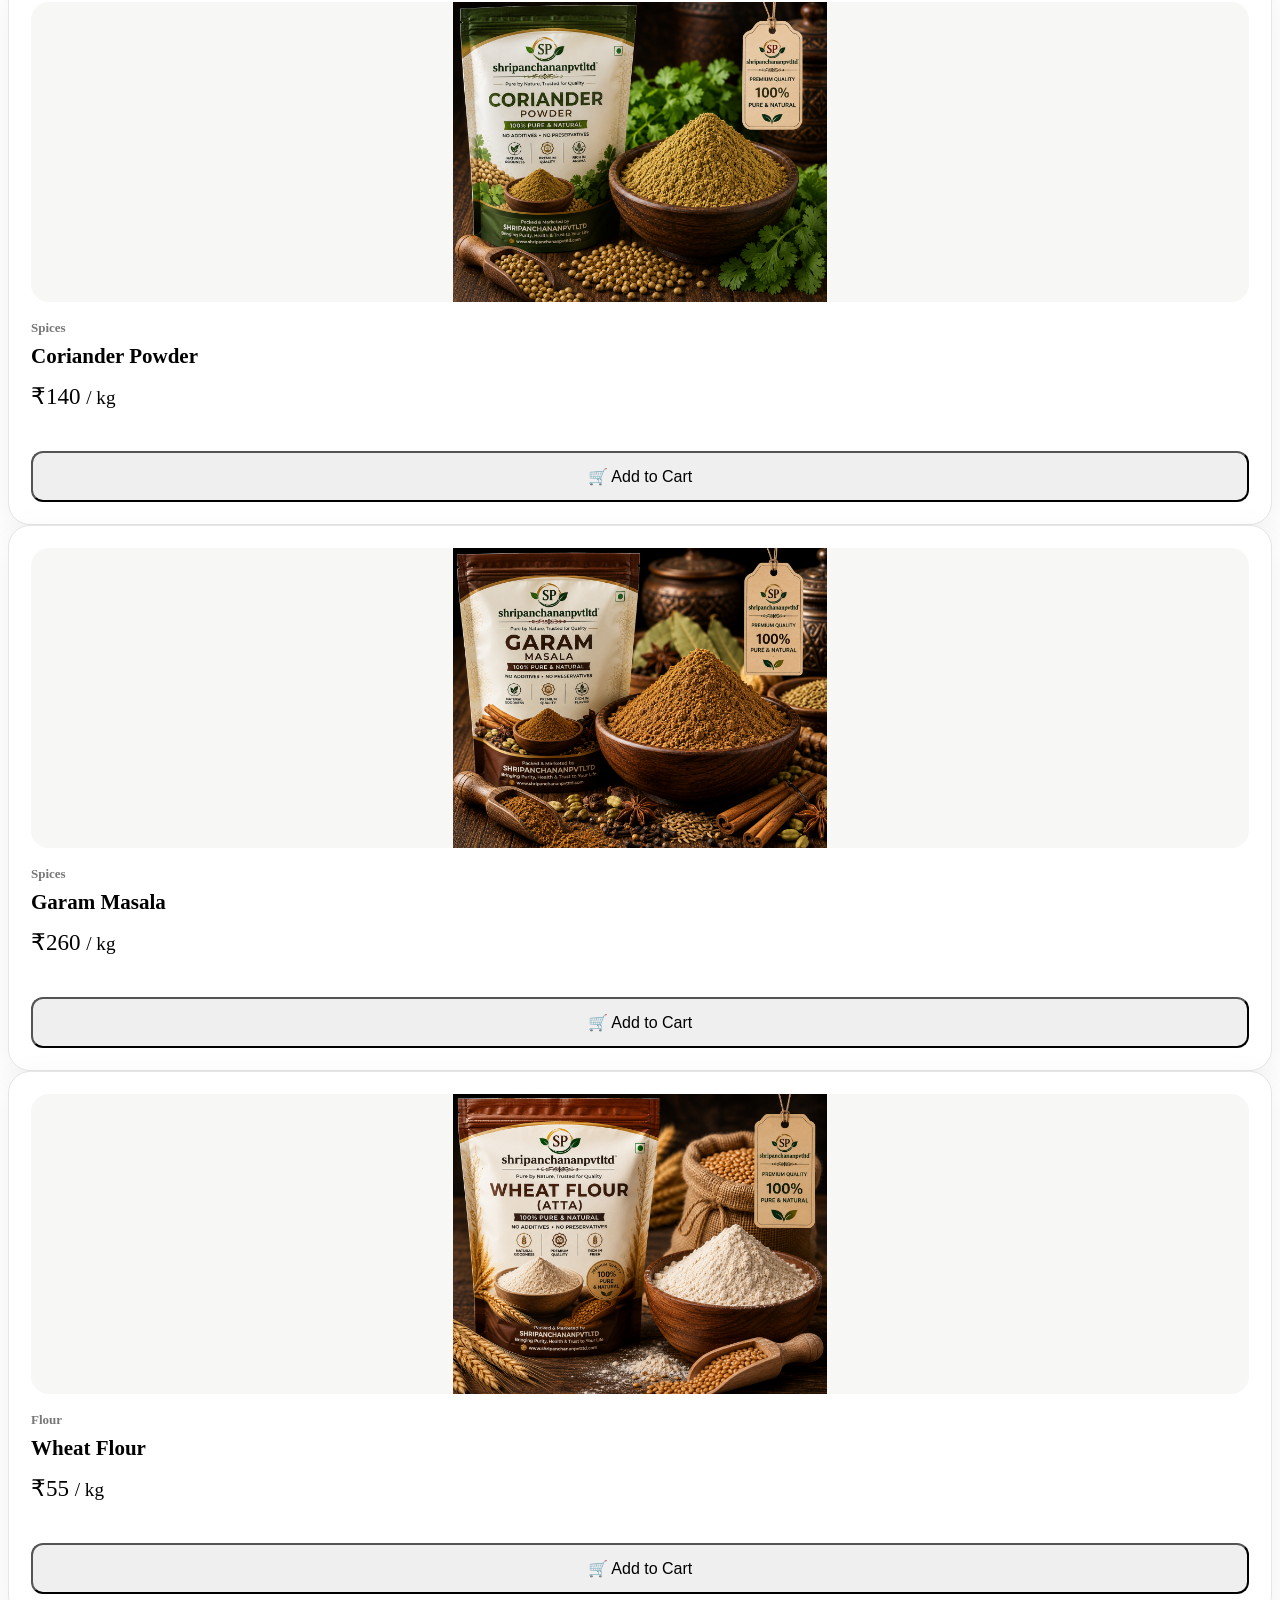
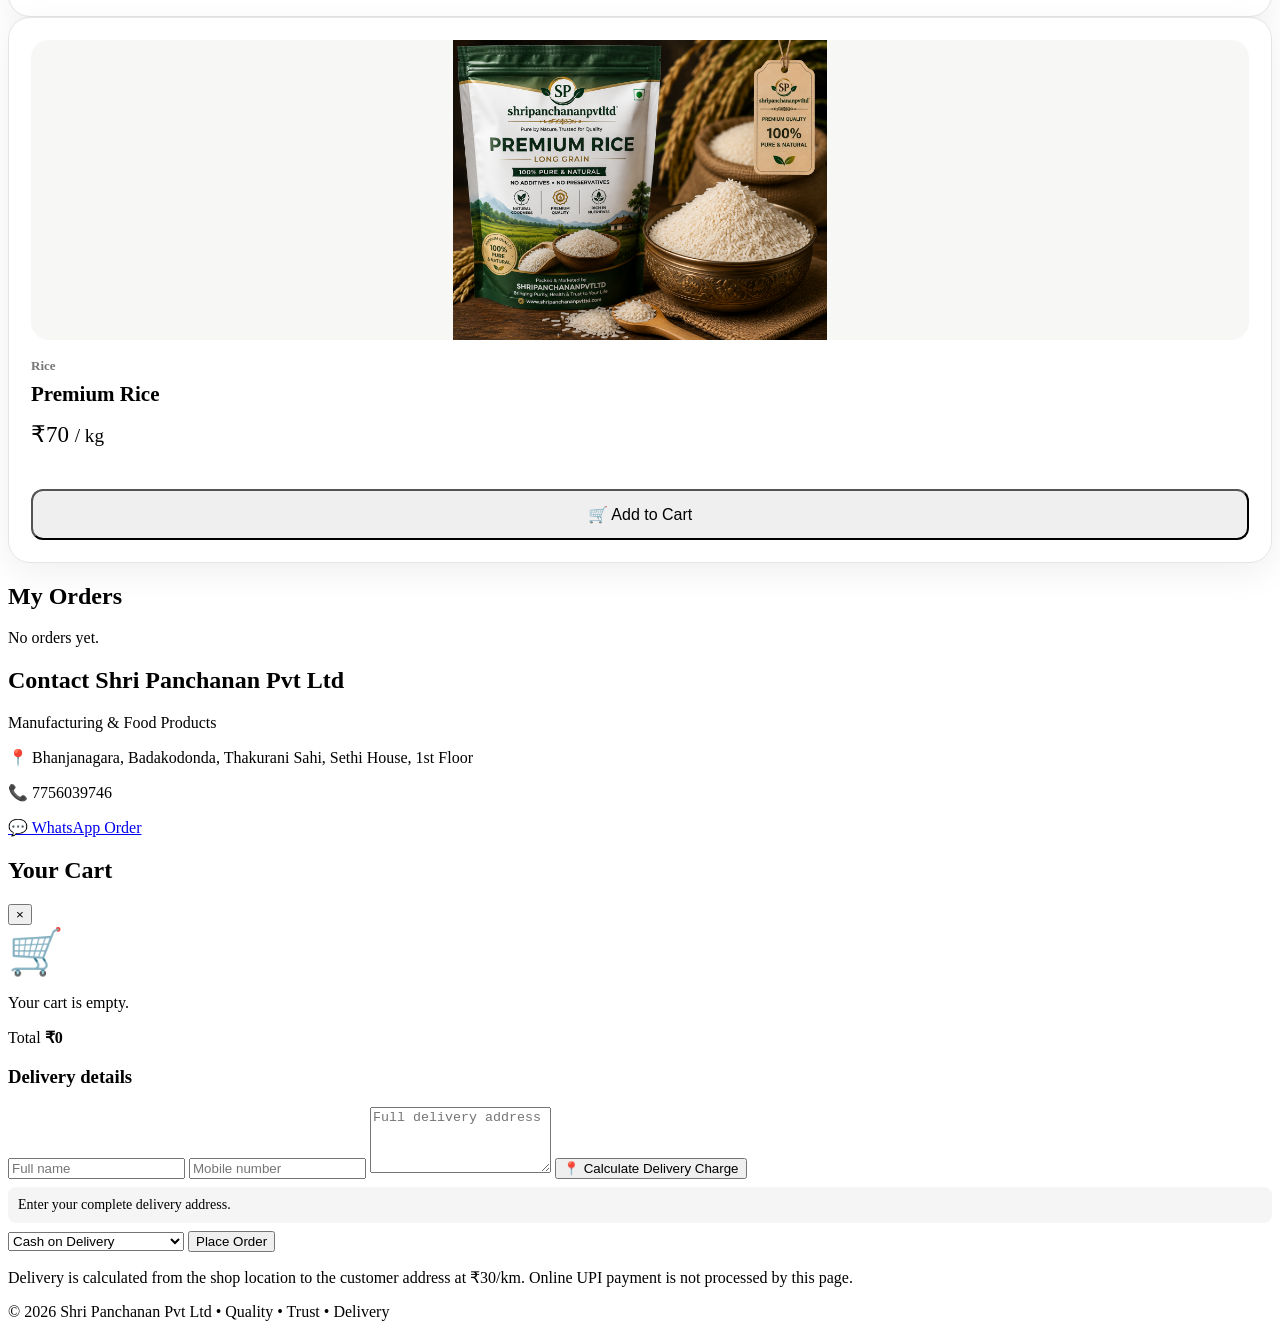
==== commit c07b0d4a: "Add files via upload" ====
--- a/index.html
+++ b/index.html
@@ -3,7 +3,7 @@
 <head>
 <meta charset="utf-8">
 <meta name="viewport" content="width=device-width,initial-scale=1">
-<title>Shri Panchanan Pvt Ltd | V4</title>
+<title>Shri Panchanan Pvt Ltd | V5</title>
 <meta name="description" content="Shri Panchanan Pvt Ltd - Spices, flour and rice.">
 <meta name="theme-color" content="#111111">
 <link rel="manifest" href="manifest.json">
@@ -40,7 +40,7 @@
 </section>
 
 <section class="features">
-  <div>🚚<b>Home Delivery</b><span>Doorstep service</span></div>
+  <div>🚚<b>Home Delivery</b><span>₹30 per km</span></div>
   <div>🔒<b>Secure Checkout</b><span>Safe order process</span></div>
   <div>📦<b>Quality Products</b><span>Carefully packed</span></div>
 </section>
@@ -92,65 +92,29 @@
   <div class="checkout">
     <h3>Delivery details</h3>
     <input id="name" placeholder="Full name">
+    <input id="phone" type="tel" pattern="[6-9]\d{9}" placeholder="Mobile number" required>
+    <textarea id="address" placeholder="Full delivery address" rows="4"></textarea>
 
-<input
-  id="phone"
-  type="tel"
-  pattern="[6-9]\d{9}"
-  placeholder="Mobile number"
-  required
->
+    <button type="button" class="primary full" onclick="calculateDelivery()">
+      📍 Calculate Delivery Charge
+    </button>
 
-<textarea
-  id="address"
-  placeholder="Full delivery address"
-  rows="4"
-></textarea>
+    <div id="deliveryStatus" style="margin:8px 0;padding:10px;border-radius:8px;background:#f5f5f5;font-size:14px">
+      Enter your complete delivery address.
+    </div>
 
-<button
-  type="button"
-  class="primary full"
-  onclick="calculateDelivery()"
-  style="margin:8px 0"
->
-  📍 Calculate Delivery Charge
-</button>
-
-<div
-  id="deliveryStatus"
-  style="
-    margin:8px 0;
-    padding:10px;
-    border-radius:8px;
-    background:#f5f5f5;
-    font-size:14px;
-  "
->
-  Enter your complete delivery address.
-</div>
-
-<select id="payment">
-  <option>Cash on Delivery</option>
-  <option>UPI (payment preference)</option>
-</select>
-
-<button
-  class="primary full"
-  onclick="placeOrder()"
->
-  Place Order
-</button>
+    <select id="payment">
       <option>Cash on Delivery</option>
       <option>UPI (payment preference)</option>
     </select>
+
     <button class="primary full" onclick="placeOrder()">Place Order</button>
-    <p class="tiny">UPI is recorded as a preference. Connect a verified payment gateway before accepting live online payments.</p>
+    <p class="tiny">Delivery is calculated from the shop location to the customer address at ₹30/km. Online UPI payment is not processed by this page.</p>
   </div>
 </aside>
 
 <footer>© 2026 Shri Panchanan Pvt Ltd • Quality • Trust • Delivery</footer>
 
-<!-- Load the existing app logic exactly once -->
 <script src="script.js"></script>
 
 <script>
@@ -159,19 +123,13 @@
 window.addEventListener("beforeinstallprompt", (e) => {
   e.preventDefault();
   deferredPrompt = e;
-
   const btn = document.getElementById("installBtn");
-
   if (btn) {
     btn.style.display = "inline-block";
-
     btn.onclick = async () => {
       if (!deferredPrompt) return;
-
       deferredPrompt.prompt();
-
       await deferredPrompt.userChoice;
-
       deferredPrompt = null;
       btn.style.display = "none";
     };
@@ -180,15 +138,12 @@
 
 window.addEventListener("appinstalled", () => {
   const btn = document.getElementById("installBtn");
-
-  if (btn) {
-    btn.style.display = "none";
-  }
+  if (btn) btn.style.display = "none";
 });
 
 if ("serviceWorker" in navigator) {
   window.addEventListener("load", () => {
-    navigator.serviceWorker.register("./sw.js");
+    navigator.serviceWorker.register("./sw.js").catch(console.error);
   });
 }
 </script>
